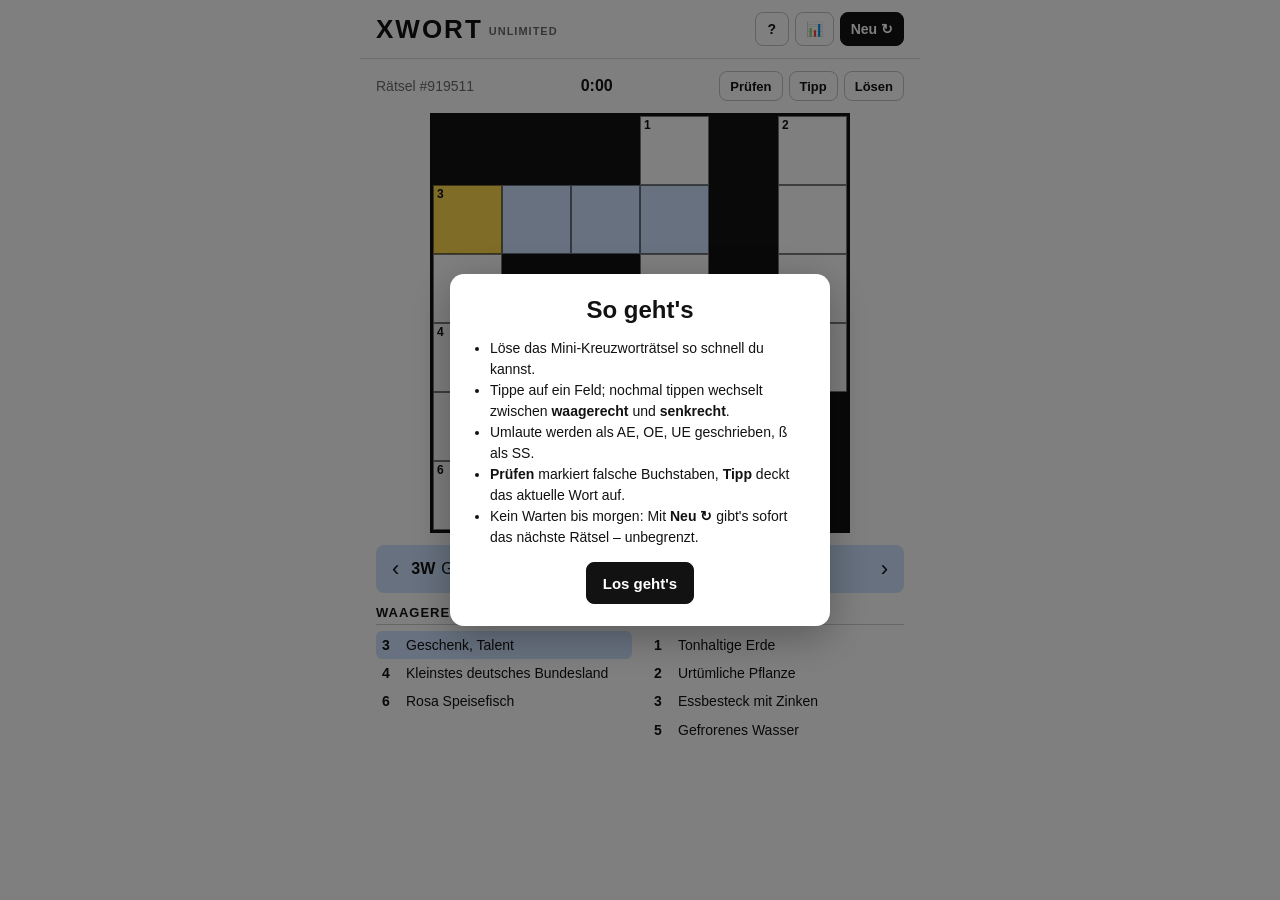
==== xwort-unlimited/index.html @ f10c70fa "Add XWORT Unlimited: endless German mini crossword without daily limit Co-Authored-By: Claude Opus 5" ====
<!doctype html>
<html lang="de">
<head>
<meta charset="utf-8">
<meta name="viewport" content="width=device-width, initial-scale=1, maximum-scale=1">
<title>XWORT Unlimited</title>
<meta name="description" content="Mini-Kreuzworträtsel zum Allgemeinwissen – so oft du willst.">
<style>
  :root {
    --bg: #ffffff; --fg: #121212; --muted: #6b6b6b; --line: #121212;
    --block: #121212; --cell: #ffffff; --hl-word: #cfe3ff; --hl-cell: #ffd84d;
    --ok: #2e9d57; --bad: #d9443b; --key: #e4e4e4; --key-fg: #121212; --panel: #f4f4f4;
    --accent: #121212;
  }
  @media (prefers-color-scheme: dark) {
    :root {
      --bg: #121213; --fg: #f2f2f2; --muted: #9a9a9a; --line: #f2f2f2;
      --block: #f2f2f2; --cell: #1d1d1f; --hl-word: #26456d; --hl-cell: #a8870f;
      --key: #3a3a3c; --key-fg: #f2f2f2; --panel: #1d1d1f; --accent: #f2f2f2;
    }
  }
  * { box-sizing: border-box; }
  html, body { margin: 0; background: var(--bg); color: var(--fg);
    font-family: -apple-system, BlinkMacSystemFont, "Segoe UI", Roboto, Helvetica, Arial, sans-serif;
    -webkit-tap-highlight-color: transparent; }
  body { min-height: 100dvh; display: flex; flex-direction: column; align-items: center; }
  header { width: 100%; max-width: 560px; display: flex; align-items: center; justify-content: space-between;
    padding: 12px 16px; border-bottom: 1px solid color-mix(in srgb, var(--fg) 15%, transparent); }
  h1 { margin: 0; font-size: 26px; font-weight: 900; letter-spacing: 2px; }
  h1 small { font-size: 11px; font-weight: 600; letter-spacing: 1px; color: var(--muted); margin-left: 6px; vertical-align: middle; }
  .hbtns { display: flex; gap: 6px; }
  .icon { background: none; border: 1px solid color-mix(in srgb, var(--fg) 25%, transparent); color: var(--fg);
    border-radius: 8px; height: 34px; min-width: 34px; padding: 0 10px; font-size: 14px; font-weight: 600; cursor: pointer; }
  .icon.primary { background: var(--accent); color: var(--bg); border-color: var(--accent); }
  main { width: 100%; max-width: 560px; padding: 12px 16px 8px; display: flex; flex-direction: column; align-items: center; gap: 12px; flex: 1; }
  .bar { width: 100%; display: flex; justify-content: space-between; align-items: center; font-size: 14px; color: var(--muted); }
  .timer { font-variant-numeric: tabular-nums; font-weight: 700; color: var(--fg); font-size: 16px; }
  .tools { display: flex; gap: 6px; }
  .tools .icon { height: 30px; font-size: 13px; }
  #grid { display: grid; gap: 0; border: 3px solid var(--line); user-select: none; touch-action: manipulation;
    width: min(100%, 420px); aspect-ratio: var(--ar, 1); }
  .cell { position: relative; background: var(--cell); border: 1px solid color-mix(in srgb, var(--line) 55%, transparent);
    display: flex; align-items: center; justify-content: center; cursor: pointer; overflow: hidden; }
  .cell.block { background: var(--block); cursor: default; border-color: var(--block); }
  .cell.word { background: var(--hl-word); }
  .cell.cur { background: var(--hl-cell); }
  .cell .num { position: absolute; top: 2px; left: 3px; font-size: clamp(8px, 2.4vw, 12px); font-weight: 600; line-height: 1; }
  .cell .ch { font-size: clamp(16px, 7vw, 34px); font-weight: 600; text-transform: uppercase; line-height: 1; }
  .cell.wrong .ch { color: var(--bad); }
  .cell.wrong::after { content: ""; position: absolute; inset: 0;
    background: linear-gradient(to top right, transparent 48%, var(--bad) 49%, var(--bad) 51%, transparent 52%); opacity: .55; }
  .cell.revealed .ch { color: #2c6fd6; }
  .cell.solved { background: color-mix(in srgb, var(--ok) 22%, var(--cell)); }
  .clue-now { width: 100%; background: var(--hl-word); border-radius: 8px; padding: 10px 12px; display: flex; align-items: center; gap: 8px;
    font-size: 16px; min-height: 48px; }
  .clue-now button { background: none; border: none; color: var(--fg); font-size: 22px; cursor: pointer; padding: 0 4px; }
  .clue-now .txt { flex: 1; }
  .clue-now b { margin-right: 6px; }
  .lists { width: 100%; display: grid; grid-template-columns: 1fr 1fr; gap: 16px; }
  .lists h3 { margin: 0 0 6px; font-size: 13px; letter-spacing: 1px; text-transform: uppercase; border-bottom: 1px solid color-mix(in srgb, var(--fg) 20%, transparent); padding-bottom: 4px; }
  .lists ol { list-style: none; margin: 0; padding: 0; }
  .lists li { padding: 5px 6px; border-radius: 6px; cursor: pointer; font-size: 14px; line-height: 1.3; display: flex; gap: 6px; }
  .lists li b { min-width: 18px; }
  .lists li.active { background: var(--hl-word); }
  .lists li.done { color: var(--muted); text-decoration: line-through; }
  #kb { width: 100%; max-width: 500px; display: flex; flex-direction: column; gap: 6px; padding: 8px 4px 12px; }
  #kb .row { display: flex; gap: 5px; justify-content: center; }
  #kb button { flex: 1; height: 52px; border: none; border-radius: 6px; background: var(--key); color: var(--key-fg);
    font-size: 15px; font-weight: 700; cursor: pointer; padding: 0; min-width: 0; }
  #kb button.wide { flex: 1.6; font-size: 13px; }
  @media (min-width: 900px) and (hover: hover) { #kb { display: none; } }
  .modal { position: fixed; inset: 0; background: rgba(0,0,0,.5); display: none; align-items: center; justify-content: center; padding: 16px; z-index: 10; }
  .modal.open { display: flex; }
  .card { background: var(--bg); color: var(--fg); border-radius: 14px; padding: 22px; width: 100%; max-width: 380px; text-align: center; box-shadow: 0 10px 40px rgba(0,0,0,.3); }
  .card h2 { margin: 0 0 6px; font-size: 24px; }
  .card p { margin: 6px 0; color: var(--muted); }
  .stats { display: flex; justify-content: space-around; margin: 16px 0; }
  .stats div { display: flex; flex-direction: column; }
  .stats b { font-size: 26px; }
  .stats span { font-size: 11px; color: var(--muted); }
  .card .actions { display: flex; gap: 8px; justify-content: center; margin-top: 12px; flex-wrap: wrap; }
  .card .actions .icon { height: 42px; padding: 0 16px; font-size: 15px; }
  .card ul { text-align: left; color: var(--fg); padding-left: 18px; line-height: 1.5; font-size: 14px; }
  .toast { position: fixed; top: 70px; left: 50%; transform: translateX(-50%); background: var(--fg); color: var(--bg);
    padding: 8px 14px; border-radius: 8px; font-weight: 600; font-size: 14px; opacity: 0; transition: opacity .2s; pointer-events: none; z-index: 20; }
  .toast.show { opacity: 1; }
  @media (max-width: 520px) { .lists { display: none; } }
</style>
</head>
<body>
<header>
  <h1>XWORT<small>UNLIMITED</small></h1>
  <div class="hbtns">
    <button class="icon" id="btnHelp" title="Anleitung">?</button>
    <button class="icon" id="btnStats" title="Statistik">📊</button>
    <button class="icon primary" id="btnNew" title="Neues Rätsel">Neu ↻</button>
  </div>
</header>

<main>
  <div class="bar">
    <span id="pid">Rätsel #</span>
    <span class="timer" id="timer">0:00</span>
    <div class="tools">
      <button class="icon" id="btnCheck" title="Falsche Buchstaben markieren">Prüfen</button>
      <button class="icon" id="btnReveal" title="Aktuelles Wort aufdecken">Tipp</button>
      <button class="icon" id="btnSolve" title="Ganzes Rätsel aufdecken">Lösen</button>
    </div>
  </div>

  <div id="grid" aria-label="Kreuzworträtsel"></div>

  <div class="clue-now">
    <button id="prevClue" aria-label="Vorheriger Hinweis">‹</button>
    <div class="txt" id="clueNow"></div>
    <button id="nextClue" aria-label="Nächster Hinweis">›</button>
  </div>

  <div class="lists">
    <div><h3>Waagerecht</h3><ol id="listA"></ol></div>
    <div><h3>Senkrecht</h3><ol id="listD"></ol></div>
  </div>
</main>

<div id="kb"></div>

<div class="modal" id="mWin"><div class="card">
  <h2 id="winTitle">Geschafft! 🎉</h2>
  <p id="winText"></p>
  <div class="stats" id="winStats"></div>
  <div class="actions">
    <button class="icon" id="btnShare">Teilen</button>
    <button class="icon primary" id="btnNext">Nächstes Rätsel ↻</button>
  </div>
</div></div>

<div class="modal" id="mStats"><div class="card">
  <h2>Statistik</h2>
  <div class="stats" id="statsBox"></div>
  <div class="actions"><button class="icon primary" data-close>Schließen</button></div>
</div></div>

<div class="modal" id="mHelp"><div class="card">
  <h2>So geht's</h2>
  <ul>
    <li>Löse das Mini-Kreuzworträtsel so schnell du kannst.</li>
    <li>Tippe auf ein Feld; nochmal tippen wechselt zwischen <b>waagerecht</b> und <b>senkrecht</b>.</li>
    <li>Umlaute werden als AE, OE, UE geschrieben, ß als SS.</li>
    <li><b>Prüfen</b> markiert falsche Buchstaben, <b>Tipp</b> deckt das aktuelle Wort auf.</li>
    <li>Kein Warten bis morgen: Mit <b>Neu ↻</b> gibt's sofort das nächste Rätsel – unbegrenzt.</li>
  </ul>
  <div class="actions"><button class="icon primary" data-close>Los geht's</button></div>
</div></div>

<div class="toast" id="toast"></div>

<script src="words.js"></script>
<script src="game.js"></script>
</body>
</html>
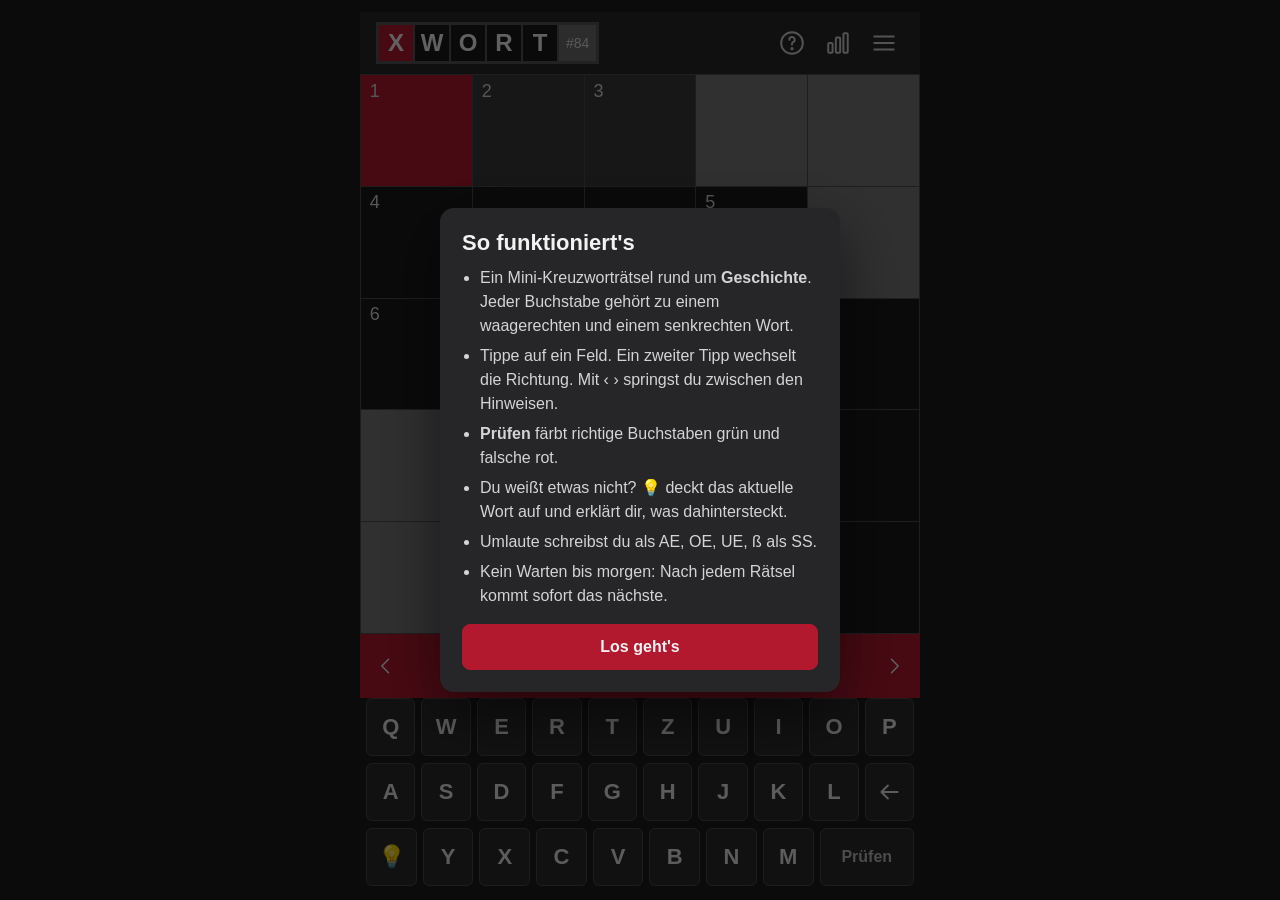
==== commit b8aa7eec: "XWORT Geschichte: dense history mini crosswords with learning mode - Original-style dark UI (logo, r" ====
--- a/xwort-unlimited/index.html
+++ b/xwort-unlimited/index.html
@@ -2,159 +2,117 @@
 <html lang="de">
 <head>
 <meta charset="utf-8">
-<meta name="viewport" content="width=device-width, initial-scale=1, maximum-scale=1">
-<title>XWORT Unlimited</title>
-<meta name="description" content="Mini-Kreuzworträtsel zum Allgemeinwissen – so oft du willst.">
-<style>
-  :root {
-    --bg: #ffffff; --fg: #121212; --muted: #6b6b6b; --line: #121212;
-    --block: #121212; --cell: #ffffff; --hl-word: #cfe3ff; --hl-cell: #ffd84d;
-    --ok: #2e9d57; --bad: #d9443b; --key: #e4e4e4; --key-fg: #121212; --panel: #f4f4f4;
-    --accent: #121212;
-  }
-  @media (prefers-color-scheme: dark) {
-    :root {
-      --bg: #121213; --fg: #f2f2f2; --muted: #9a9a9a; --line: #f2f2f2;
-      --block: #f2f2f2; --cell: #1d1d1f; --hl-word: #26456d; --hl-cell: #a8870f;
-      --key: #3a3a3c; --key-fg: #f2f2f2; --panel: #1d1d1f; --accent: #f2f2f2;
-    }
-  }
-  * { box-sizing: border-box; }
-  html, body { margin: 0; background: var(--bg); color: var(--fg);
-    font-family: -apple-system, BlinkMacSystemFont, "Segoe UI", Roboto, Helvetica, Arial, sans-serif;
-    -webkit-tap-highlight-color: transparent; }
-  body { min-height: 100dvh; display: flex; flex-direction: column; align-items: center; }
-  header { width: 100%; max-width: 560px; display: flex; align-items: center; justify-content: space-between;
-    padding: 12px 16px; border-bottom: 1px solid color-mix(in srgb, var(--fg) 15%, transparent); }
-  h1 { margin: 0; font-size: 26px; font-weight: 900; letter-spacing: 2px; }
-  h1 small { font-size: 11px; font-weight: 600; letter-spacing: 1px; color: var(--muted); margin-left: 6px; vertical-align: middle; }
-  .hbtns { display: flex; gap: 6px; }
-  .icon { background: none; border: 1px solid color-mix(in srgb, var(--fg) 25%, transparent); color: var(--fg);
-    border-radius: 8px; height: 34px; min-width: 34px; padding: 0 10px; font-size: 14px; font-weight: 600; cursor: pointer; }
-  .icon.primary { background: var(--accent); color: var(--bg); border-color: var(--accent); }
-  main { width: 100%; max-width: 560px; padding: 12px 16px 8px; display: flex; flex-direction: column; align-items: center; gap: 12px; flex: 1; }
-  .bar { width: 100%; display: flex; justify-content: space-between; align-items: center; font-size: 14px; color: var(--muted); }
-  .timer { font-variant-numeric: tabular-nums; font-weight: 700; color: var(--fg); font-size: 16px; }
-  .tools { display: flex; gap: 6px; }
-  .tools .icon { height: 30px; font-size: 13px; }
-  #grid { display: grid; gap: 0; border: 3px solid var(--line); user-select: none; touch-action: manipulation;
-    width: min(100%, 420px); aspect-ratio: var(--ar, 1); }
-  .cell { position: relative; background: var(--cell); border: 1px solid color-mix(in srgb, var(--line) 55%, transparent);
-    display: flex; align-items: center; justify-content: center; cursor: pointer; overflow: hidden; }
-  .cell.block { background: var(--block); cursor: default; border-color: var(--block); }
-  .cell.word { background: var(--hl-word); }
-  .cell.cur { background: var(--hl-cell); }
-  .cell .num { position: absolute; top: 2px; left: 3px; font-size: clamp(8px, 2.4vw, 12px); font-weight: 600; line-height: 1; }
-  .cell .ch { font-size: clamp(16px, 7vw, 34px); font-weight: 600; text-transform: uppercase; line-height: 1; }
-  .cell.wrong .ch { color: var(--bad); }
-  .cell.wrong::after { content: ""; position: absolute; inset: 0;
-    background: linear-gradient(to top right, transparent 48%, var(--bad) 49%, var(--bad) 51%, transparent 52%); opacity: .55; }
-  .cell.revealed .ch { color: #2c6fd6; }
-  .cell.solved { background: color-mix(in srgb, var(--ok) 22%, var(--cell)); }
-  .clue-now { width: 100%; background: var(--hl-word); border-radius: 8px; padding: 10px 12px; display: flex; align-items: center; gap: 8px;
-    font-size: 16px; min-height: 48px; }
-  .clue-now button { background: none; border: none; color: var(--fg); font-size: 22px; cursor: pointer; padding: 0 4px; }
-  .clue-now .txt { flex: 1; }
-  .clue-now b { margin-right: 6px; }
-  .lists { width: 100%; display: grid; grid-template-columns: 1fr 1fr; gap: 16px; }
-  .lists h3 { margin: 0 0 6px; font-size: 13px; letter-spacing: 1px; text-transform: uppercase; border-bottom: 1px solid color-mix(in srgb, var(--fg) 20%, transparent); padding-bottom: 4px; }
-  .lists ol { list-style: none; margin: 0; padding: 0; }
-  .lists li { padding: 5px 6px; border-radius: 6px; cursor: pointer; font-size: 14px; line-height: 1.3; display: flex; gap: 6px; }
-  .lists li b { min-width: 18px; }
-  .lists li.active { background: var(--hl-word); }
-  .lists li.done { color: var(--muted); text-decoration: line-through; }
-  #kb { width: 100%; max-width: 500px; display: flex; flex-direction: column; gap: 6px; padding: 8px 4px 12px; }
-  #kb .row { display: flex; gap: 5px; justify-content: center; }
-  #kb button { flex: 1; height: 52px; border: none; border-radius: 6px; background: var(--key); color: var(--key-fg);
-    font-size: 15px; font-weight: 700; cursor: pointer; padding: 0; min-width: 0; }
-  #kb button.wide { flex: 1.6; font-size: 13px; }
-  @media (min-width: 900px) and (hover: hover) { #kb { display: none; } }
-  .modal { position: fixed; inset: 0; background: rgba(0,0,0,.5); display: none; align-items: center; justify-content: center; padding: 16px; z-index: 10; }
-  .modal.open { display: flex; }
-  .card { background: var(--bg); color: var(--fg); border-radius: 14px; padding: 22px; width: 100%; max-width: 380px; text-align: center; box-shadow: 0 10px 40px rgba(0,0,0,.3); }
-  .card h2 { margin: 0 0 6px; font-size: 24px; }
-  .card p { margin: 6px 0; color: var(--muted); }
-  .stats { display: flex; justify-content: space-around; margin: 16px 0; }
-  .stats div { display: flex; flex-direction: column; }
-  .stats b { font-size: 26px; }
-  .stats span { font-size: 11px; color: var(--muted); }
-  .card .actions { display: flex; gap: 8px; justify-content: center; margin-top: 12px; flex-wrap: wrap; }
-  .card .actions .icon { height: 42px; padding: 0 16px; font-size: 15px; }
-  .card ul { text-align: left; color: var(--fg); padding-left: 18px; line-height: 1.5; font-size: 14px; }
-  .toast { position: fixed; top: 70px; left: 50%; transform: translateX(-50%); background: var(--fg); color: var(--bg);
-    padding: 8px 14px; border-radius: 8px; font-weight: 600; font-size: 14px; opacity: 0; transition: opacity .2s; pointer-events: none; z-index: 20; }
-  .toast.show { opacity: 1; }
-  @media (max-width: 520px) { .lists { display: none; } }
-</style>
+<meta name="viewport" content="width=device-width, initial-scale=1, maximum-scale=1, viewport-fit=cover">
+<title>XWORT Geschichte</title>
+<meta name="claude:viewport-fit-sides" content="cover">
+<link rel="stylesheet" href="style.css">
 </head>
 <body>
-<header>
-  <h1>XWORT<small>UNLIMITED</small></h1>
-  <div class="hbtns">
-    <button class="icon" id="btnHelp" title="Anleitung">?</button>
-    <button class="icon" id="btnStats" title="Statistik">📊</button>
-    <button class="icon primary" id="btnNew" title="Neues Rätsel">Neu ↻</button>
+<div id="app">
+  <header>
+    <div class="logo" aria-label="XWORT">
+      <span class="x">X</span><span>W</span><span>O</span><span>R</span><span>T</span><span class="nr" id="pnr">#1</span>
+    </div>
+    <nav>
+      <button class="ib" id="btnHelp" aria-label="Anleitung">
+        <svg viewBox="0 0 24 24"><circle cx="12" cy="12" r="10"/><path d="M9.5 9a2.5 2.5 0 1 1 3.5 2.3c-.6.3-1 .9-1 1.6v.6"/><circle cx="12" cy="17.2" r=".6" fill="currentColor"/></svg>
+      </button>
+      <button class="ib" id="btnStats" aria-label="Statistik">
+        <svg viewBox="0 0 24 24"><rect x="3" y="12" width="4" height="9" rx="1"/><rect x="10" y="7" width="4" height="14" rx="1"/><rect x="17" y="3" width="4" height="18" rx="1"/></svg>
+      </button>
+      <button class="ib" id="btnMenu" aria-label="Menü">
+        <svg viewBox="0 0 24 24"><path d="M3 6h18M3 12h18M3 18h18"/></svg>
+      </button>
+    </nav>
+  </header>
+
+  <main>
+    <div id="grid" role="grid" aria-label="Kreuzworträtsel"></div>
+    <div class="cluebar">
+      <button id="prevClue" aria-label="Vorheriger Hinweis">
+        <svg viewBox="0 0 24 24"><path d="M15 4l-8 8 8 8"/></svg>
+      </button>
+      <div id="clue" class="clue"></div>
+      <button id="nextClue" aria-label="Nächster Hinweis">
+        <svg viewBox="0 0 24 24"><path d="M9 4l8 8-8 8"/></svg>
+      </button>
+    </div>
+    <div class="timerrow"><span id="timer">0:00</span></div>
+  </main>
+
+  <div id="kb" aria-label="Tastatur"></div>
+</div>
+
+<!-- Erklärung (Lernkarte) -->
+<div class="sheet" id="sheet" hidden>
+  <div class="sheet-card">
+    <div class="sheet-head"><span class="tag" id="sheetTag">Erklärung</span><button class="x-close" data-close aria-label="Schließen">✕</button></div>
+    <div class="answer" id="sheetAnswer"></div>
+    <div class="q" id="sheetClue"></div>
+    <p class="expl" id="sheetExpl"></p>
+    <button class="btn red" data-close>Weiter</button>
   </div>
-</header>
+</div>
 
-<main>
-  <div class="bar">
-    <span id="pid">Rätsel #</span>
-    <span class="timer" id="timer">0:00</span>
-    <div class="tools">
-      <button class="icon" id="btnCheck" title="Falsche Buchstaben markieren">Prüfen</button>
-      <button class="icon" id="btnReveal" title="Aktuelles Wort aufdecken">Tipp</button>
-      <button class="icon" id="btnSolve" title="Ganzes Rätsel aufdecken">Lösen</button>
-    </div>
-  </div>
-
-  <div id="grid" aria-label="Kreuzworträtsel"></div>
-
-  <div class="clue-now">
-    <button id="prevClue" aria-label="Vorheriger Hinweis">‹</button>
-    <div class="txt" id="clueNow"></div>
-    <button id="nextClue" aria-label="Nächster Hinweis">›</button>
-  </div>
-
-  <div class="lists">
-    <div><h3>Waagerecht</h3><ol id="listA"></ol></div>
-    <div><h3>Senkrecht</h3><ol id="listD"></ol></div>
-  </div>
-</main>
-
-<div id="kb"></div>
-
-<div class="modal" id="mWin"><div class="card">
-  <h2 id="winTitle">Geschafft! 🎉</h2>
-  <p id="winText"></p>
-  <div class="stats" id="winStats"></div>
-  <div class="actions">
-    <button class="icon" id="btnShare">Teilen</button>
-    <button class="icon primary" id="btnNext">Nächstes Rätsel ↻</button>
+<!-- Menü -->
+<div class="modal" id="mMenu" hidden><div class="card">
+  <h2>Menü</h2>
+  <div class="stack">
+    <button class="btn red" id="mNew">Neues Rätsel</button>
+    <button class="btn" id="mRevealWord">Aktuelles Wort aufdecken + erklären</button>
+    <button class="btn" id="mRevealAll">Ganzes Rätsel auflösen</button>
+    <button class="btn" id="mLearn">Lernkarten dieses Rätsels</button>
+    <button class="btn ghost" data-close>Zurück</button>
   </div>
 </div></div>
 
-<div class="modal" id="mStats"><div class="card">
+<!-- Bestätigung -->
+<div class="modal" id="mConfirm" hidden><div class="card">
+  <h2 id="cTitle">Sicher?</h2>
+  <p id="cText"></p>
+  <div class="row">
+    <button class="btn ghost" data-close>Abbrechen</button>
+    <button class="btn red" id="cYes">Ja</button>
+  </div>
+</div></div>
+
+<!-- Gewonnen / Lernkarten -->
+<div class="modal" id="mWin" hidden><div class="card wide">
+  <h2 id="winTitle">Geschafft!</h2>
+  <p id="winText"></p>
+  <div class="stats" id="winStats"></div>
+  <h3>Das hast du heute gelernt</h3>
+  <div class="learn" id="learnList"></div>
+  <div class="row">
+    <button class="btn ghost" data-close>Rätsel ansehen</button>
+    <button class="btn red" id="btnNext">Nächstes Rätsel</button>
+  </div>
+</div></div>
+
+<!-- Statistik -->
+<div class="modal" id="mStats" hidden><div class="card">
   <h2>Statistik</h2>
   <div class="stats" id="statsBox"></div>
-  <div class="actions"><button class="icon primary" data-close>Schließen</button></div>
+  <button class="btn red" data-close>Schließen</button>
 </div></div>
 
-<div class="modal" id="mHelp"><div class="card">
-  <h2>So geht's</h2>
+<!-- Anleitung -->
+<div class="modal" id="mHelp" hidden><div class="card">
+  <h2>So funktioniert's</h2>
   <ul>
-    <li>Löse das Mini-Kreuzworträtsel so schnell du kannst.</li>
-    <li>Tippe auf ein Feld; nochmal tippen wechselt zwischen <b>waagerecht</b> und <b>senkrecht</b>.</li>
-    <li>Umlaute werden als AE, OE, UE geschrieben, ß als SS.</li>
-    <li><b>Prüfen</b> markiert falsche Buchstaben, <b>Tipp</b> deckt das aktuelle Wort auf.</li>
-    <li>Kein Warten bis morgen: Mit <b>Neu ↻</b> gibt's sofort das nächste Rätsel – unbegrenzt.</li>
+    <li>Ein Mini-Kreuzworträtsel rund um <b>Geschichte</b>. Jeder Buchstabe gehört zu einem waagerechten und einem senkrechten Wort.</li>
+    <li>Tippe auf ein Feld. Ein zweiter Tipp wechselt die Richtung. Mit ‹ › springst du zwischen den Hinweisen.</li>
+    <li><b>Prüfen</b> färbt richtige Buchstaben grün und falsche rot.</li>
+    <li>Du weißt etwas nicht? <b>💡</b> deckt das aktuelle Wort auf und erklärt dir, was dahintersteckt.</li>
+    <li>Umlaute schreibst du als AE, OE, UE, ß als SS.</li>
+    <li>Kein Warten bis morgen: Nach jedem Rätsel kommt sofort das nächste.</li>
   </ul>
-  <div class="actions"><button class="icon primary" data-close>Los geht's</button></div>
+  <button class="btn red" data-close>Los geht's</button>
 </div></div>
 
-<div class="toast" id="toast"></div>
+<div class="toast" id="toast" hidden></div>
 
-<script src="words.js"></script>
+<script src="puzzles.js"></script>
 <script src="game.js"></script>
 </body>
 </html>
--- a/xwort-unlimited/style.css
+++ b/xwort-unlimited/style.css
@@ -0,0 +1,147 @@
+/* Layout: Kopfzeile, quadratisches Raster über volle Breite, rote Hinweisleiste, Tastatur unten. Bewusst nur dunkel – wie das Original. */
+:root {
+  --bg: #1c1c1d;
+  --head: #2a2a2b;
+  --cell: #1a1a1a;
+  --line: #4d4d4f;
+  --block: #78787a;
+  --word: #3a3a3c;
+  --red: #b3192e;
+  --red-hi: #cf2a40;
+  --ok: #3f9d5d;
+  --bad: #e2475b;
+  --fg: #f2f2f2;
+  --muted: #a3a3a6;
+  --key: #2c2c2e;
+  --key-line: #4a4a4c;
+  --card: #262628;
+  --font: "Inter", -apple-system, BlinkMacSystemFont, "Segoe UI", Roboto, Helvetica, Arial, sans-serif;
+  color-scheme: dark;
+}
+* { box-sizing: border-box; }
+[hidden] { display: none !important; }
+html, body { height: 100%; }
+body {
+  margin: 0; background: var(--bg); color: var(--fg); font-family: var(--font);
+  -webkit-tap-highlight-color: transparent; -webkit-user-select: none; user-select: none;
+  overscroll-behavior: none;
+}
+body::before { content: ""; position: fixed; inset: 0 0 auto; height: env(safe-area-inset-top, 0px); z-index: 10; background: var(--head); }
+button { font-family: inherit; color: inherit; }
+button:focus-visible { outline: 2px solid var(--fg); outline-offset: 2px; }
+svg { width: 100%; height: 100%; fill: none; stroke: currentColor; stroke-width: 1.8; stroke-linecap: round; stroke-linejoin: round; }
+
+#app { height: 100%; min-height: 0; display: flex; flex-direction: column; max-width: 560px; margin: 0 auto; }
+
+header {
+  position: sticky; top: env(safe-area-inset-top, 0px); z-index: 5;
+  display: flex; align-items: center; justify-content: space-between; gap: 12px;
+  background: var(--head);
+  padding-block: 10px; padding-left: max(16px, env(safe-area-inset-left, 0px)); padding-right: max(16px, env(safe-area-inset-right, 0px));
+}
+.logo { display: flex; border: 3px solid #555; background: #555; gap: 2px; }
+.logo span {
+  width: 34px; height: 36px; display: grid; place-items: center; background: #1b1b1b;
+  font-weight: 800; font-size: 24px; letter-spacing: 0;
+}
+.logo .x { background: var(--red); }
+.logo .nr { width: auto; padding: 0 7px; background: #6e6e70; color: #ddd; font-size: 14px; font-weight: 500; font-variant-numeric: tabular-nums; }
+nav { display: flex; gap: 6px; }
+.ib { width: 40px; height: 40px; padding: 7px; background: none; border: 0; cursor: pointer; color: #cfcfd1; border-radius: 8px; }
+.ib:hover { background: #3a3a3c; }
+
+main { display: flex; flex-direction: column; flex: 1; min-height: 0; }
+.cluebar { width: 100%; }
+#grid {
+  display: grid; background: var(--line); gap: 1px; border-bottom: 1px solid var(--line);
+  width: min(100%, calc((100dvh - 330px - env(safe-area-inset-top, 0px) - env(safe-area-inset-bottom, 0px)) * var(--ar, 1)));
+  margin: 0 auto; flex: none;
+  touch-action: manipulation;
+}
+.cell { position: relative; background: var(--cell); aspect-ratio: 1; display: grid; place-items: center; cursor: pointer; overflow: hidden; }
+.cell.block { background: var(--block); cursor: default; }
+.cell.word { background: var(--word); }
+.cell.cur { background: var(--red); }
+.cell .n { position: absolute; top: 6%; left: 8%; font-size: clamp(11px, 3.6vw, 18px); color: #d8d8da; line-height: 1; }
+.cell .ch { font-size: clamp(26px, 11vw, 56px); font-weight: 700; line-height: 1; }
+.cell.ok .ch { color: var(--ok); }
+.cell.bad .ch { color: var(--bad); }
+.cell.rev .ch { color: #7fb2ff; }
+.cell.won { background: var(--cell); }
+.cell.won .ch { color: var(--ok); }
+.cell.pop { animation: pop .35s ease; }
+@keyframes pop { 50% { transform: scale(1.08); } }
+
+.cluebar {
+  display: flex; align-items: center; background: var(--red); min-height: 64px; gap: 4px;
+  padding-left: max(4px, env(safe-area-inset-left, 0px)); padding-right: max(4px, env(safe-area-inset-right, 0px));
+}
+.cluebar button { width: 44px; height: 52px; padding: 12px; background: none; border: 0; cursor: pointer; flex: none; }
+.clue { flex: 1; min-width: 0; text-align: center; font-size: clamp(16px, 4.6vw, 21px); line-height: 1.25; padding-block: 8px; cursor: pointer; text-wrap: balance; }
+.clue small { opacity: .75; font-size: .75em; margin-right: 6px; font-variant-numeric: tabular-nums; }
+.timerrow { text-align: right; color: var(--muted); font-variant-numeric: tabular-nums; font-size: 13px; padding: 4px 12px 0; min-height: 20px; }
+
+#kb {
+  flex: none; display: flex; flex-direction: column; gap: 7px;
+  padding-block: 10px 14px; padding-left: max(6px, env(safe-area-inset-left, 0px)); padding-right: max(6px, env(safe-area-inset-right, 0px));
+}
+#kb .r { display: flex; gap: 6px; }
+#kb button {
+  flex: 1; min-width: 0; height: clamp(42px, 6.6dvh, 58px); border-radius: 6px; background: var(--key); border: 1.5px solid var(--key-line);
+  font-size: 22px; font-weight: 600; color: #e6e6e8; cursor: pointer; padding: 0; display: grid; place-items: center;
+}
+#kb button:active { background: #3d3d40; }
+#kb button.wide { flex: 1.9; font-size: 16px; color: #bdbdc0; }
+#kb button svg { width: 26px; height: 26px; }
+
+/* Modals */
+.modal, .sheet { position: fixed; inset: 0; z-index: 20; background: rgba(0,0,0,.6); display: flex; align-items: center; justify-content: center; padding: 16px; }
+.sheet { align-items: flex-end; padding: 0; }
+.card {
+  background: var(--card); border-radius: 14px; padding: 22px; width: 100%; max-width: 400px; max-height: calc(100% - 24px); overflow: auto;
+  box-shadow: 0 20px 60px rgba(0,0,0,.5); user-select: text; -webkit-user-select: text;
+}
+.card.wide { max-width: 520px; }
+.card h2 { margin: 0 0 10px; font-size: 22px; }
+.card h3 { margin: 18px 0 8px; font-size: 13px; letter-spacing: .08em; text-transform: uppercase; color: var(--muted); }
+.card p { color: #d4d4d6; line-height: 1.5; margin: 0 0 12px; }
+.card ul { padding-left: 18px; margin: 0 0 16px; line-height: 1.5; color: #d4d4d6; }
+.card li { margin-bottom: 6px; }
+.stack { display: flex; flex-direction: column; gap: 8px; }
+.row { display: flex; gap: 8px; margin-top: 14px; }
+.row .btn { flex: 1; }
+.btn { border: 1.5px solid var(--key-line); background: var(--key); border-radius: 8px; height: 46px; padding: 0 14px; font-size: 16px; font-weight: 600; cursor: pointer; width: 100%; }
+.btn.red { background: var(--red); border-color: var(--red); }
+.btn.red:hover { background: var(--red-hi); }
+.btn.ghost { background: transparent; }
+.stats { display: grid; grid-template-columns: repeat(4, 1fr); gap: 6px; margin: 6px 0 4px; text-align: center; }
+.stats b { display: block; font-size: 24px; font-variant-numeric: tabular-nums; }
+.stats span { font-size: 11px; color: var(--muted); }
+.learn { display: flex; flex-direction: column; gap: 8px; }
+.learn .it { background: #1e1e20; border-radius: 10px; padding: 10px 12px; border-left: 4px solid var(--ok); }
+.learn .it.helped { border-left-color: #7fb2ff; }
+.learn .w { font-weight: 800; letter-spacing: .06em; }
+.learn .c { color: var(--muted); font-size: 13px; margin: 2px 0 4px; }
+.learn .e { font-size: 14px; line-height: 1.45; color: #dcdcde; }
+
+.sheet-card {
+  width: 100%; max-width: 560px; background: var(--card); border-radius: 16px 16px 0 0; padding: 18px 20px;
+  padding-bottom: calc(18px + env(safe-area-inset-bottom, 0px)); user-select: text; -webkit-user-select: text;
+  animation: up .25s ease;
+}
+@keyframes up { from { transform: translateY(40px); opacity: 0; } }
+.sheet-head { display: flex; justify-content: space-between; align-items: center; margin-bottom: 8px; }
+.tag { background: var(--red); font-size: 12px; font-weight: 700; padding: 4px 8px; border-radius: 6px; letter-spacing: .05em; text-transform: uppercase; }
+.x-close { background: none; border: 0; font-size: 20px; cursor: pointer; color: var(--muted); }
+.answer { font-size: 30px; font-weight: 800; letter-spacing: .12em; margin: 4px 0; }
+.q { color: var(--muted); font-size: 15px; margin-bottom: 10px; }
+.expl { font-size: 17px; line-height: 1.5; margin: 0 0 16px; }
+
+.toast { position: fixed; top: calc(80px + env(safe-area-inset-top, 0px)); left: 50%; transform: translateX(-50%); z-index: 30;
+  background: var(--fg); color: #111; padding: 9px 16px; border-radius: 8px; font-weight: 700; font-size: 15px; white-space: nowrap; }
+
+@media (min-width: 600px) {
+  #app { padding-top: 12px; }
+  #grid { border: 1px solid var(--line); }
+}
+@media (prefers-reduced-motion: reduce) { * { animation: none !important; } }
